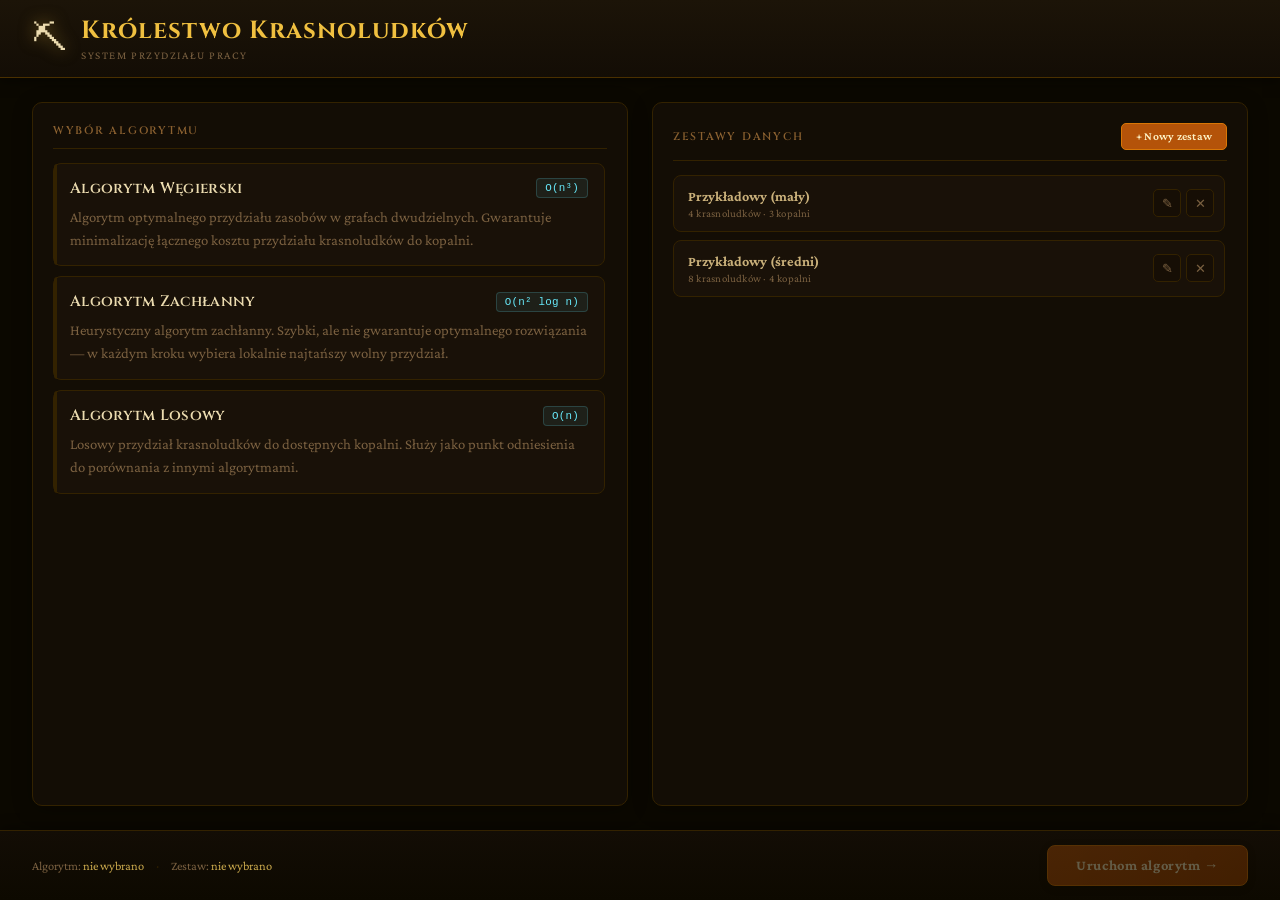
==== src/frontend/index.html @ 38e2ad44 "Frontend" ====
<!DOCTYPE html>
<html lang="pl">
<head>
    <meta charset="UTF-8">
    <meta name="viewport" content="width=device-width, initial-scale=1.0">
    <title>Królestwo Krasnoludków</title>
    <link rel="preconnect" href="https://fonts.googleapis.com">
    <link rel="preconnect" href="https://fonts.gstatic.com" crossorigin>
    <link href="https://fonts.googleapis.com/css2?family=Cinzel:wght@400;600;700&family=Crimson+Pro:ital,wght@0,300;0,400;0,600;1,400&display=swap" rel="stylesheet">
    <link rel="stylesheet" href="style.css">
</head>
<body>

<!-- ═══════════════════════ VIEW: MENU ═══════════════════════ -->
<div id="view-menu" class="view active">

    <header class="app-header">
        <div class="header-brand">
            <span class="header-icon">⛏</span>
            <div>
                <h1 class="header-title">Królestwo Krasnoludków</h1>
                <p class="header-subtitle">System przydziału pracy</p>
            </div>
        </div>
    </header>

    <main class="menu-layout">

        <section class="panel">
            <h2 class="panel-heading">Wybór algorytmu</h2>
            <div id="algo-list" class="algo-list"></div>
        </section>

        <section class="panel">
            <div class="panel-row">
                <h2 class="panel-heading">Zestawy danych</h2>
                <button id="btn-new-dataset" class="btn-sm btn-primary-sm">+ Nowy zestaw</button>
            </div>
            <div id="dataset-list" class="dataset-list"></div>
            <p id="no-datasets" class="empty-msg hidden">Brak zestawów. Utwórz pierwszy.</p>
        </section>

    </main>

    <footer class="menu-footer">
        <div class="selection-summary">
            <span id="summary-algo" class="summary-item">Algorytm: <em>nie wybrano</em></span>
            <span class="summary-sep">·</span>
            <span id="summary-dataset" class="summary-item">Zestaw: <em>nie wybrano</em></span>
        </div>
        <button id="btn-run" class="btn-run" disabled>Uruchom algorytm →</button>
    </footer>

</div>


<!-- ════════════════════════ VIEW: RUNNER ════════════════════════ -->
<div id="view-runner" class="view">

    <header class="runner-header">
        <button id="btn-back" class="btn-back">← Wróć</button>
        <div class="runner-header-center">
            <span id="runner-algo-name" class="runner-algo-badge"></span>
            <select id="runner-dataset-select" class="runner-dataset-select"></select>
        </div>
        <div class="runner-header-right">
            <button id="btn-about" class="btn-sm btn-outline-sm">? O algorytmie</button>
            <button id="btn-execute" class="btn-execute">▶ Uruchom</button>
        </div>
    </header>

    <div class="runner-body">

        <div class="log-section">
            <div class="log-bar">
                <span class="log-label">Logi wynikowe</span>
                <span id="log-status" class="log-status"></span>
            </div>
            <div id="log-output" class="log-output">
                <p class="log-placeholder">Naciśnij "▶ Uruchom" aby rozpocząć obliczenia...</p>
            </div>
        </div>

        <div id="log-actions" class="log-actions hidden">
            <button id="btn-download-logs" class="btn-download">↓ Pobierz logi (.txt)</button>
        </div>

        <div id="viz-section" class="viz-section hidden">
            <div class="viz-bar">
                <span class="viz-label">Graf przydziałów</span>
            </div>
            <div class="viz-container">
                <svg id="viz-svg" width="100%" height="260"></svg>
            </div>
        </div>

        <div id="map-viz-section" class="viz-section hidden" style="margin-top:12px">
            <div class="viz-bar">
                <span class="viz-label">Mapa królestwa</span>
            </div>
            <div class="map-viz-container">
                <svg id="map-viz-svg" viewBox="0 0 900 650" preserveAspectRatio="xMidYMid meet" style="display:block;width:100%;max-height:480px;border-radius:6px"></svg>
            </div>
        </div>

    </div>
</div>


<!-- ════════════════════════ VIEW: EDITOR ════════════════════════ -->
<div id="view-editor" class="view">
    <div class="editor-shell">

        <!-- ── Sidebar ───────────────────────────────────────────── -->
        <aside class="map-sidebar">

            <!-- Nav buttons -->
            <div class="map-sidebar-nav">
                <button id="btn-editor-cancel" class="btn-back" style="flex:1">← Anuluj</button>
                <button id="btn-editor-save" class="btn-run" style="flex:1;padding:8px 10px;font-size:0.8rem">Zapisz zestaw →</button>
            </div>

            <!-- Dataset name -->
            <div class="map-sidebar-section">
                <span class="map-section-label">Nazwa zestawu</span>
                <input id="editor-dataset-name" type="text" class="form-input" placeholder="np. Duże miasto" style="margin-top:6px;width:100%" />
            </div>

            <!-- Border section -->
            <div class="map-sidebar-section">
                <span class="map-section-label">Granica</span>
                <div style="display:flex;gap:6px;margin-top:8px">
                    <button id="btn-randomize"   class="btn-sm btn-primary-sm" style="flex:1">Losuj</button>
                    <button id="btn-add-vertex"  class="btn-sm btn-outline-sm" style="flex:1">Dodaj wierzchołek</button>
                </div>
            </div>

            <!-- Elements section -->
            <div class="map-sidebar-section">
                <span class="map-section-label">Elementy</span>
                <div style="display:flex;gap:6px;margin-top:8px">
                    <button id="btn-add-house" class="btn-sm btn-primary-sm" style="flex:1">+ Domek</button>
                    <button id="btn-add-mine"  class="btn-sm btn-primary-sm" style="flex:1">+ Kopalnia</button>
                </div>
            </div>

            <!-- House properties -->
            <div id="house-props" class="map-sidebar-section hidden">
                <div class="prop-box">
                    <div class="dwarf-list-header">
                        <span class="prop-label">Krasnoludki</span>
                        <button id="btn-add-dwarf" class="btn-sm btn-primary-sm">+ Dodaj</button>
                    </div>
                    <div id="house-dwarf-list"></div>
                </div>
            </div>

            <!-- Mine properties -->
            <div id="mine-props" class="map-sidebar-section hidden">
                <div class="prop-box">
                    <div class="mine-mineral-header">
                        <span id="mine-mineral-dot" class="mineral-dot"></span>
                        <span id="mine-mineral-name" class="prop-label"></span>
                    </div>
                    <select id="mine-mineral-select" class="mineral-select"></select>
                    <span class="prop-label" style="margin-top:10px">Pojemność</span>
                    <div class="counter-row">
                        <button id="mine-cap-dec" class="counter-btn">−</button>
                        <span id="mine-cap-value" class="counter-value">1</span>
                        <button id="mine-cap-inc" class="counter-btn">+</button>
                    </div>
                </div>
            </div>

            <!-- Delete button -->
            <div class="map-sidebar-section">
                <button id="btn-delete" class="btn-sm hidden" style="width:100%;background:rgba(127,29,29,0.3);border-color:#b91c1c;color:#fca5a5">✕ Usuń zaznaczony</button>
            </div>

            <!-- Stats -->
            <div class="map-sidebar-section map-stats">
                <span class="map-section-label">Statystyki</span>
                <div class="stats-grid">
                    <span class="stat-label">Wierzchołki</span><span id="stat-vertices" class="stat-value">0</span>
                    <span class="stat-label">Domki</span><span id="stat-houses"   class="stat-value">0</span>
                    <span class="stat-label">Kopalnie</span><span id="stat-mines"    class="stat-value">0</span>
                    <span class="stat-label">Krasnoludki</span><span id="stat-dwarfs"   class="stat-value">0</span>
                </div>
            </div>

        </aside>

        <!-- ── Canvas ─────────────────────────────────────────────── -->
        <div class="editor-canvas-area">
            <svg id="map" viewBox="0 0 900 650" width="900" height="650">
                <defs>
                    <radialGradient id="parchment" cx="50%" cy="50%" r="70%">
                        <stop offset="0%"   stop-color="#f5e6c0"/>
                        <stop offset="60%"  stop-color="#e8d5a0"/>
                        <stop offset="100%" stop-color="#c9b880"/>
                    </radialGradient>
                    <pattern id="mapgrid" width="50" height="50" patternUnits="userSpaceOnUse">
                        <path d="M 50 0 L 0 0 0 50" fill="none" stroke="#b8a060" stroke-width="0.4" opacity="0.5"/>
                    </pattern>
                    <pattern id="hatch" width="8" height="8" patternUnits="userSpaceOnUse">
                        <path d="M0,8 L8,0" stroke="#a08040" stroke-width="0.3" opacity="0.25"/>
                    </pattern>
                    <radialGradient id="vignette" cx="50%" cy="50%" r="70%">
                        <stop offset="60%"  stop-color="transparent"/>
                        <stop offset="100%" stop-color="rgba(30,15,0,0.55)"/>
                    </radialGradient>
                    <filter id="shadow" x="-30%" y="-30%" width="160%" height="160%">
                        <feDropShadow dx="2" dy="3" stdDeviation="4" flood-color="#3a2000" flood-opacity="0.6"/>
                    </filter>
                    <filter id="glow">
                        <feGaussianBlur stdDeviation="3" result="blur"/>
                        <feMerge><feMergeNode in="blur"/><feMergeNode in="SourceGraphic"/></feMerge>
                    </filter>
                    <pattern id="grasshatch" width="12" height="12" patternUnits="userSpaceOnUse">
                        <path d="M0,12 L12,0" stroke="#5a7a3a" stroke-width="0.6" opacity="0.3"/>
                    </pattern>
                </defs>

                <!-- Static background -->
                <rect width="900" height="650" fill="url(#parchment)"/>
                <rect width="900" height="650" fill="url(#hatch)"/>
                <rect width="900" height="650" fill="url(#mapgrid)"/>
                <rect x="8" y="8" width="884" height="634" fill="none" stroke="#8a6030" stroke-width="2" rx="2" opacity="0.6"/>
                <rect x="12" y="12" width="876" height="626" fill="none" stroke="#8a6030" stroke-width="0.8" rx="1" opacity="0.4"/>

                <!-- Dynamic layers -->
                <g id="layer-territory"></g>
                <g id="layer-border-lines"></g>
                <g id="layer-mid-handles"></g>
                <g id="layer-assignments"></g>
                <g id="layer-houses"></g>
                <g id="layer-mines"></g>
                <g id="layer-vertices"></g>
                <g id="layer-vertex-label"></g>

                <!-- Vignette always on top -->
                <rect width="900" height="650" fill="url(#vignette)" pointer-events="none"/>
            </svg>
        </div>

    </div>
</div>


<!-- ════════════════════════ MODAL: O ALGORYTMIE ════════════════════════ -->
<div id="modal-about" class="modal-overlay hidden">
    <div class="modal">
        <div class="modal-header">
            <h2 id="modal-algo-name" class="modal-title"></h2>
            <button class="modal-close" data-close-modal="modal-about">✕</button>
        </div>
        <div class="modal-body">
            <p id="modal-algo-desc" class="modal-desc"></p>
            <h3 class="modal-section-title">Jak działa?</h3>
            <ol id="modal-algo-steps" class="modal-steps"></ol>
            <div class="complexity-grid">
                <div class="complexity-box">
                    <span class="complexity-label">Złożoność czasowa</span>
                    <code id="modal-time-complexity" class="complexity-value"></code>
                </div>
                <div class="complexity-box">
                    <span class="complexity-label">Złożoność pamięciowa</span>
                    <code id="modal-space-complexity" class="complexity-value"></code>
                </div>
            </div>
        </div>
    </div>
</div>

<script type="module" src="app.js"></script>
</body>
</html>
---- src/frontend/style.css ----
/* ═══════════════════════════════════════════════
   BASE
═══════════════════════════════════════════════ */

:root {
    --bg:          #0b0800;
    --bg-panel:    #130d05;
    --bg-card:     #191108;
    --bg-card-2:   #1d1409;
    --bg-hover:    #211708;
    --bg-input:    #160e05;
    --border:      #5c3d00;
    --border-soft: #332200;
    --border-mid:  #4a3000;
    --gold:        #f0c040;
    --gold-dim:    #c9a84c;
    --gold-soft:   #8a6030;
    --amber:       #d97706;
    --amber-dark:  #b45309;
    --text:        #ecdcb0;
    --text-dim:    #c9b07a;
    --text-muted:  #7a6040;
    --danger:      #b91c1c;
    --green:       #4ade80;
    --green-dim:   #22c55e;
    --cyan:        #67e8f9;
    --radius:      8px;
    --radius-sm:   5px;
    --radius-lg:   10px;
}

* { margin: 0; padding: 0; box-sizing: border-box; }

body {
    font-family: 'Crimson Pro', 'Georgia', serif;
    background: var(--bg);
    color: var(--text);
    height: 100vh;
    overflow: hidden;
    display: flex;
    flex-direction: column;
}

/* ═══════════════════════════════════════════════
   VIEWS
═══════════════════════════════════════════════ */

.view { display: none; flex-direction: column; height: 100vh; overflow: hidden; }
.view.active { display: flex; }


/* ═══════════════════════════════════════════════
   HEADER (shared)
═══════════════════════════════════════════════ */

.app-header {
    background: linear-gradient(180deg, #1c1408 0%, #130d05 100%);
    border-bottom: 1px solid var(--border-mid);
    padding: 16px 32px;
    flex-shrink: 0;
    box-shadow: 0 2px 12px rgba(0,0,0,0.5);
}

.header-brand {
    display: flex;
    align-items: center;
    gap: 14px;
}

.header-icon {
    font-size: 2.2rem;
    line-height: 1;
    filter: drop-shadow(0 0 8px rgba(240,192,64,0.5));
}

.header-title {
    font-size: 1.55rem;
    color: var(--gold);
    letter-spacing: 0.04em;
    line-height: 1.2;
    font-family: 'Cinzel', serif;
}

.header-subtitle {
    font-size: 0.7rem;
    color: var(--text-muted);
    letter-spacing: 0.14em;
    text-transform: uppercase;
    margin-top: 3px;
}


/* ═══════════════════════════════════════════════
   MENU — LAYOUT
═══════════════════════════════════════════════ */

.menu-layout {
    flex: 1;
    display: grid;
    grid-template-columns: 1fr 1fr;
    gap: 24px;
    padding: 24px 32px;
    overflow: hidden;
}

.panel {
    background: var(--bg-panel);
    border: 1px solid var(--border-soft);
    border-radius: var(--radius-lg);
    padding: 20px 20px 16px;
    display: flex;
    flex-direction: column;
    gap: 14px;
    overflow: hidden;
    min-height: 0;
    box-shadow: 0 4px 20px rgba(0,0,0,0.3);
}

.panel-heading {
    font-size: 0.68rem;
    font-weight: 600;
    text-transform: uppercase;
    letter-spacing: 0.16em;
    color: var(--gold-soft);
    flex-shrink: 0;
    padding-bottom: 10px;
    border-bottom: 1px solid var(--border-soft);
    font-family: 'Cinzel', serif;
}

.panel-row {
    display: flex;
    align-items: center;
    justify-content: space-between;
    padding-bottom: 10px;
    border-bottom: 1px solid var(--border-soft);
}

.panel-row .panel-heading { padding-bottom: 0; border-bottom: none; }


/* ═══════════════════════════════════════════════
   ALGORITHM CARDS
═══════════════════════════════════════════════ */

.algo-list {
    display: flex;
    flex-direction: column;
    gap: 10px;
    overflow-y: auto;
    flex: 1;
    padding-right: 2px;
}

.algo-card {
    background: var(--bg-card);
    border: 1px solid var(--border-soft);
    border-radius: var(--radius);
    padding: 14px 16px;
    text-align: left;
    cursor: pointer;
    transition: border-color 0.2s, background 0.2s, box-shadow 0.2s;
    color: var(--text);
    font-family: inherit;
    width: 100%;
    position: relative;
}

.algo-card::before {
    content: '';
    position: absolute;
    left: 0; top: 0; bottom: 0;
    width: 3px;
    background: var(--border-soft);
    border-radius: var(--radius) 0 0 var(--radius);
    transition: background 0.2s;
}

.algo-card:hover {
    background: var(--bg-hover);
    border-color: var(--gold-soft);
    box-shadow: 0 2px 12px rgba(0,0,0,0.3);
}

.algo-card:hover::before { background: var(--gold-soft); }

.algo-card.selected {
    border-color: var(--border);
    background: var(--bg-card-2);
    box-shadow: 0 0 0 1px var(--border-mid) inset, 0 4px 16px rgba(0,0,0,0.4);
}

.algo-card.selected::before { background: var(--gold); }

.algo-card-header {
    display: flex;
    align-items: center;
    justify-content: space-between;
    margin-bottom: 7px;
    gap: 10px;
}

.algo-name {
    font-size: 0.95rem;
    font-weight: 600;
    color: var(--text);
    transition: color 0.2s;
    font-family: 'Cinzel', serif;
    letter-spacing: 0.02em;
}

.algo-card.selected .algo-name,
.algo-card:hover .algo-name { color: var(--gold); }

.algo-complexity {
    font-size: 0.68rem;
    font-family: 'Courier New', monospace;
    color: var(--cyan);
    background: rgba(103,232,249,0.07);
    padding: 3px 8px;
    border-radius: 4px;
    border: 1px solid rgba(103,232,249,0.18);
    flex-shrink: 0;
    letter-spacing: 0.02em;
}

.algo-desc {
    font-size: 0.92rem;
    color: var(--text-muted);
    line-height: 1.55;
}


/* ═══════════════════════════════════════════════
   DATASET LIST
═══════════════════════════════════════════════ */

.dataset-list {
    display: flex;
    flex-direction: column;
    gap: 8px;
    overflow-y: auto;
    flex: 1;
    padding-right: 2px;
}

.dataset-row {
    display: flex;
    align-items: center;
    gap: 8px;
    background: var(--bg-card);
    border: 1px solid var(--border-soft);
    border-radius: var(--radius);
    transition: border-color 0.2s, box-shadow 0.2s;
    overflow: hidden;
}

.dataset-row:hover { border-color: var(--border-mid); }

.dataset-row.selected {
    border-color: var(--border);
    box-shadow: 0 0 0 1px var(--border-mid) inset;
}

.dataset-select-btn {
    flex: 1;
    text-align: left;
    background: none;
    border: none;
    padding: 12px 14px;
    cursor: pointer;
    color: var(--text);
    font-family: inherit;
    min-width: 0;
}

.dataset-name {
    font-size: 0.88rem;
    font-weight: bold;
    display: block;
    white-space: nowrap;
    overflow: hidden;
    text-overflow: ellipsis;
    color: var(--text-dim);
    transition: color 0.2s;
}

.dataset-select-btn:hover .dataset-name,
.dataset-row.selected .dataset-name { color: var(--gold); }

.dataset-meta {
    font-size: 0.68rem;
    color: var(--text-muted);
    display: block;
    margin-top: 3px;
    letter-spacing: 0.02em;
}

.dataset-actions {
    display: flex;
    gap: 5px;
    padding-right: 10px;
    flex-shrink: 0;
}

.empty-msg {
    font-size: 0.8rem;
    color: var(--text-muted);
    font-style: italic;
    text-align: center;
    padding: 32px 0;
}


/* ═══════════════════════════════════════════════
   MENU FOOTER
═══════════════════════════════════════════════ */

.menu-footer {
    border-top: 1px solid var(--border-soft);
    background: linear-gradient(180deg, #130d05 0%, #0d0900 100%);
    padding: 14px 32px;
    display: flex;
    align-items: center;
    justify-content: space-between;
    flex-shrink: 0;
    gap: 16px;
    box-shadow: 0 -2px 12px rgba(0,0,0,0.4);
}

.selection-summary {
    display: flex;
    align-items: center;
    gap: 12px;
    font-size: 0.78rem;
    color: var(--text-muted);
    flex-wrap: wrap;
}

.summary-item em { color: var(--gold-dim); font-style: normal; }
.summary-sep { color: var(--border-soft); font-size: 1.1em; }

.btn-run {
    padding: 11px 28px;
    background: linear-gradient(135deg, var(--amber-dark) 0%, #a04500 100%);
    color: #fef3c7;
    border: 1px solid var(--amber);
    border-radius: var(--radius);
    font-size: 0.9rem;
    font-weight: bold;
    font-family: inherit;
    cursor: pointer;
    letter-spacing: 0.04em;
    transition: background 0.2s, box-shadow 0.2s;
    flex-shrink: 0;
    box-shadow: 0 2px 8px rgba(0,0,0,0.4);
}

.btn-run:hover:not(:disabled) {
    background: linear-gradient(135deg, var(--amber) 0%, var(--amber-dark) 100%);
    box-shadow: 0 4px 14px rgba(180,83,9,0.4);
}

.btn-run:disabled { opacity: 0.35; cursor: not-allowed; }


/* ═══════════════════════════════════════════════
   RUNNER — HEADER
═══════════════════════════════════════════════ */

.runner-header {
    display: flex;
    align-items: center;
    gap: 14px;
    padding: 12px 28px;
    background: linear-gradient(180deg, #1c1408 0%, #130d05 100%);
    border-bottom: 1px solid var(--border-mid);
    flex-shrink: 0;
    box-shadow: 0 2px 12px rgba(0,0,0,0.5);
}

.runner-header-center {
    flex: 1;
    display: flex;
    align-items: center;
    gap: 14px;
    min-width: 0;
}

.runner-header-right {
    display: flex;
    align-items: center;
    gap: 10px;
    flex-shrink: 0;
}

.runner-algo-badge {
    font-size: 1rem;
    font-weight: bold;
    color: var(--gold);
    white-space: nowrap;
    flex-shrink: 0;
}

.runner-dataset-select {
    font-size: 0.8rem;
    padding: 6px 12px;
    border-radius: var(--radius-sm);
    background: var(--bg-input);
    color: var(--text-dim);
    border: 1px solid var(--border-mid);
    font-family: inherit;
    cursor: pointer;
    max-width: 220px;
    transition: border-color 0.2s;
}

.runner-dataset-select:focus { outline: none; border-color: var(--gold-soft); }

.btn-execute {
    padding: 8px 20px;
    background: linear-gradient(135deg, var(--amber-dark) 0%, #a04500 100%);
    color: #fef3c7;
    border: 1px solid var(--amber);
    border-radius: var(--radius-sm);
    font-size: 0.85rem;
    font-weight: bold;
    font-family: inherit;
    cursor: pointer;
    transition: background 0.2s, box-shadow 0.2s;
    box-shadow: 0 2px 6px rgba(0,0,0,0.4);
    letter-spacing: 0.03em;
}

.btn-execute:hover:not(:disabled) {
    background: linear-gradient(135deg, var(--amber) 0%, var(--amber-dark) 100%);
    box-shadow: 0 3px 10px rgba(180,83,9,0.4);
}

.btn-execute:disabled { opacity: 0.45; cursor: not-allowed; }


/* ═══════════════════════════════════════════════
   RUNNER — BODY
═══════════════════════════════════════════════ */

.runner-body {
    flex: 1;
    display: flex;
    flex-direction: column;
    padding: 20px 28px;
    gap: 14px;
    overflow-y: auto;
    min-height: 0;
}

.log-section {
    flex: 1;
    display: flex;
    flex-direction: column;
    min-height: 220px;
    background: var(--bg-card);
    border: 1px solid var(--border-soft);
    border-radius: var(--radius);
    overflow: hidden;
    box-shadow: 0 2px 12px rgba(0,0,0,0.3);
}

.log-bar {
    display: flex;
    align-items: center;
    justify-content: space-between;
    padding: 10px 16px;
    background: rgba(25, 17, 8, 0.8);
    border-bottom: 1px solid var(--border-soft);
    flex-shrink: 0;
}

.log-label {
    font-size: 0.65rem;
    font-weight: bold;
    text-transform: uppercase;
    letter-spacing: 0.16em;
    color: var(--gold-soft);
}

.log-status {
    font-size: 0.68rem;
    color: var(--text-muted);
    font-family: 'Courier New', monospace;
}

.log-output {
    flex: 1;
    overflow-y: auto;
    padding: 16px 18px;
    font-family: 'Courier New', monospace;
    font-size: 0.8rem;
    line-height: 1.75;
    color: var(--green-dim);
    background: #050301;
}

.log-placeholder {
    color: var(--text-muted);
    font-style: italic;
}

.log-line { color: var(--green); white-space: pre-wrap; }

.log-separator { color: var(--gold-soft); }

.log-actions {
    display: flex;
    align-items: center;
    gap: 10px;
    flex-shrink: 0;
}

.btn-download {
    padding: 8px 18px;
    background: transparent;
    color: var(--text-muted);
    border: 1px solid var(--border-mid);
    border-radius: var(--radius-sm);
    font-size: 0.78rem;
    font-family: inherit;
    cursor: pointer;
    transition: background 0.2s, color 0.2s, border-color 0.2s;
    letter-spacing: 0.02em;
}

.btn-download:hover {
    background: rgba(92,61,0,0.25);
    color: var(--gold-dim);
    border-color: var(--border);
}


/* ═══════════════════════════════════════════════
   DWARF CARDS (map editor sidebar)
═══════════════════════════════════════════════ */

.dwarf-list-header {
    display: flex;
    justify-content: space-between;
    align-items: center;
    margin-bottom: 8px;
}

.dwarf-card {
    background: rgba(30,15,0,0.45);
    border: 1px solid #5c3d00;
    border-radius: 4px;
    padding: 6px 7px;
    margin-bottom: 6px;
}

.dwarf-name-row {
    display: flex;
    gap: 4px;
    margin-bottom: 5px;
}

.dwarf-name-input {
    flex: 1;
    min-width: 0;
    font-size: 0.72rem;
    padding: 3px 6px;
    background: rgba(0,0,0,0.35);
    border: 1px solid #5c3d00;
    border-radius: 3px;
    color: #e8d5a3;
    font-family: 'Crimson Pro', Georgia, serif;
}

.dwarf-name-input:focus {
    outline: none;
    border-color: var(--gold);
}

.dwarf-del-btn {
    flex-shrink: 0;
    background: rgba(127,29,29,0.35);
    border: 1px solid #7f1d1d;
    color: #fca5a5;
    border-radius: 3px;
    cursor: pointer;
    padding: 2px 7px;
    font-size: 0.68rem;
    line-height: 1.4;
}

.dwarf-del-btn:hover { background: rgba(185,28,28,0.45); }

/* ═══════════════════════════════════════════════
   VISUALIZATION
═══════════════════════════════════════════════ */

.viz-section {
    flex-shrink: 0;
    background: var(--bg-card);
    border: 1px solid var(--border-soft);
    border-radius: var(--radius);
    overflow: hidden;
    box-shadow: 0 2px 12px rgba(0,0,0,0.3);
}

.viz-bar {
    padding: 10px 16px;
    background: rgba(25, 17, 8, 0.8);
    border-bottom: 1px solid var(--border-soft);
}

.viz-label {
    font-size: 0.65rem;
    font-weight: bold;
    text-transform: uppercase;
    letter-spacing: 0.16em;
    color: var(--gold-soft);
}

.viz-note {
    font-size: 0.65rem;
    color: var(--text-muted);
    text-transform: none;
    letter-spacing: 0;
    font-weight: normal;
    margin-left: 6px;
}

.viz-container {
    padding: 12px 16px;
    background: #050301;
}


/* ═══════════════════════════════════════════════
   MODALS
═══════════════════════════════════════════════ */

.modal-overlay {
    position: fixed;
    inset: 0;
    background: rgba(0, 0, 0, 0.82);
    display: flex;
    align-items: center;
    justify-content: center;
    z-index: 100;
    padding: 24px;
    backdrop-filter: blur(2px);
}

.modal {
    background: #19110a;
    border: 1px solid var(--border-mid);
    border-radius: var(--radius-lg);
    width: 100%;
    max-width: 500px;
    max-height: 82vh;
    overflow-y: auto;
    box-shadow: 0 0 60px rgba(0,0,0,0.9), 0 0 0 1px var(--border-soft);
}

.modal-wide { max-width: 720px; }

.modal-header {
    display: flex;
    align-items: center;
    justify-content: space-between;
    padding: 18px 22px;
    border-bottom: 1px solid var(--border-soft);
    position: sticky;
    top: 0;
    background: #19110a;
    z-index: 1;
}

.modal-title {
    font-size: 1.05rem;
    color: var(--gold);
    font-weight: 600;
    letter-spacing: 0.04em;
    font-family: 'Cinzel', serif;
}

.modal-close {
    width: 28px;
    height: 28px;
    display: flex;
    align-items: center;
    justify-content: center;
    background: rgba(30,15,0,0.5);
    border: 1px solid var(--border-soft);
    color: var(--text-muted);
    font-size: 0.85rem;
    cursor: pointer;
    border-radius: var(--radius-sm);
    transition: color 0.15s, border-color 0.15s;
    font-family: inherit;
}

.modal-close:hover { color: var(--text); border-color: var(--border); }

.modal-body {
    padding: 22px;
    display: flex;
    flex-direction: column;
    gap: 20px;
}

.modal-desc {
    font-size: 1rem;
    color: var(--text-dim);
    line-height: 1.65;
    padding: 12px 14px;
    background: var(--bg-card);
    border-left: 3px solid var(--gold-soft);
    border-radius: 0 var(--radius-sm) var(--radius-sm) 0;
}

.modal-section-title {
    font-size: 0.65rem;
    font-weight: bold;
    text-transform: uppercase;
    letter-spacing: 0.14em;
    color: var(--gold-soft);
    margin-bottom: 10px;
}

.modal-steps {
    padding-left: 20px;
    display: flex;
    flex-direction: column;
    gap: 8px;
}

.modal-steps li {
    font-size: 0.95rem;
    color: var(--text-dim);
    line-height: 1.6;
    padding-left: 4px;
}

.complexity-grid {
    display: grid;
    grid-template-columns: 1fr 1fr;
    gap: 12px;
}

.complexity-box {
    background: var(--bg-card);
    border: 1px solid var(--border-soft);
    border-radius: var(--radius);
    padding: 14px 16px;
    display: flex;
    flex-direction: column;
    gap: 6px;
}

.complexity-label {
    font-size: 0.62rem;
    text-transform: uppercase;
    letter-spacing: 0.1em;
    color: var(--text-muted);
}

.complexity-value {
    font-size: 1.1rem;
    font-family: 'Courier New', monospace;
    color: var(--cyan);
    font-weight: bold;
}


/* ═══════════════════════════════════════════════
   DATASET EDITOR
═══════════════════════════════════════════════ */

.form-group { display: flex; flex-direction: column; gap: 7px; }

.form-label {
    font-size: 0.68rem;
    text-transform: uppercase;
    letter-spacing: 0.1em;
    color: var(--text-muted);
}

.form-input {
    padding: 9px 12px;
    background: var(--bg-input);
    border: 1px solid var(--border-mid);
    border-radius: var(--radius-sm);
    color: var(--text);
    font-family: inherit;
    font-size: 0.88rem;
    transition: border-color 0.2s;
}

.form-input:focus { outline: none; border-color: var(--gold-soft); }

.editor-grid {
    display: grid;
    grid-template-columns: 1fr 1fr;
    gap: 20px;
}

.editor-col {
    display: flex;
    flex-direction: column;
    gap: 10px;
}

.editor-col-header {
    display: flex;
    align-items: center;
    justify-content: space-between;
    padding-bottom: 8px;
    border-bottom: 1px solid var(--border-soft);
}

.editor-col-title {
    font-size: 0.68rem;
    font-weight: bold;
    text-transform: uppercase;
    letter-spacing: 0.1em;
    color: var(--gold-soft);
}

.editor-list {
    display: flex;
    flex-direction: column;
    gap: 6px;
    max-height: 220px;
    overflow-y: auto;
    padding-right: 2px;
}

.editor-row {
    display: flex;
    align-items: center;
    gap: 7px;
    background: var(--bg-card);
    border: 1px solid var(--border-soft);
    border-radius: var(--radius-sm);
    padding: 5px 8px;
}

.editor-row-id {
    font-size: 0.62rem;
    color: var(--text-muted);
    font-family: 'Courier New', monospace;
    flex-shrink: 0;
    width: 20px;
    text-align: right;
}

.form-input-sm {
    flex: 1;
    min-width: 0;
    padding: 5px 8px;
    background: transparent;
    border: 1px solid transparent;
    border-radius: 3px;
    color: var(--text);
    font-family: inherit;
    font-size: 0.8rem;
    transition: border-color 0.15s;
}

.form-input-sm:focus { outline: none; border-color: var(--gold-soft); background: var(--bg-input); }

.form-select-sm {
    flex: 1;
    min-width: 0;
    padding: 5px 6px;
    background: transparent;
    border: 1px solid transparent;
    border-radius: 3px;
    color: var(--text-dim);
    font-family: inherit;
    font-size: 0.78rem;
    cursor: pointer;
    transition: border-color 0.15s;
}

.form-select-sm:focus { outline: none; border-color: var(--gold-soft); background: var(--bg-input); }

.modal-footer-row {
    display: flex;
    gap: 10px;
    align-items: center;
    padding-top: 8px;
    border-top: 1px solid var(--border-soft);
}

.btn-primary-lg {
    padding: 10px 22px;
    background: linear-gradient(135deg, var(--amber-dark) 0%, #a04500 100%);
    color: #fef3c7;
    border: 1px solid var(--amber);
    border-radius: var(--radius-sm);
    font-size: 0.85rem;
    font-weight: bold;
    font-family: inherit;
    cursor: pointer;
    transition: background 0.2s, box-shadow 0.2s;
    box-shadow: 0 2px 8px rgba(0,0,0,0.4);
}

.btn-primary-lg:hover {
    background: linear-gradient(135deg, var(--amber) 0%, var(--amber-dark) 100%);
    box-shadow: 0 3px 12px rgba(180,83,9,0.4);
}

.btn-cancel {
    padding: 10px 16px;
    background: none;
    color: var(--text-muted);
    border: 1px solid var(--border-soft);
    border-radius: var(--radius-sm);
    font-size: 0.85rem;
    font-family: inherit;
    cursor: pointer;
    transition: color 0.2s, border-color 0.2s;
}

.btn-cancel:hover { color: var(--text-dim); border-color: var(--border-mid); }


/* ═══════════════════════════════════════════════
   SHARED SMALL BUTTONS
═══════════════════════════════════════════════ */

.btn-sm {
    padding: 6px 14px;
    border-radius: var(--radius-sm);
    font-size: 0.73rem;
    font-weight: 600;
    font-family: inherit;
    cursor: pointer;
    border: 1px solid;
    transition: background 0.2s, box-shadow 0.2s;
    letter-spacing: 0.02em;
}

.btn-primary-sm {
    background: var(--amber-dark);
    color: #fef3c7;
    border-color: var(--amber);
}

.btn-primary-sm:hover {
    background: var(--amber);
    box-shadow: 0 2px 8px rgba(180,83,9,0.35);
}

.btn-outline-sm {
    background: rgba(20,12,3,0.5);
    color: var(--text-muted);
    border-color: var(--border-mid);
}

.btn-outline-sm:hover { color: var(--gold-dim); border-color: var(--gold-soft); }

.btn-back {
    padding: 7px 14px;
    background: rgba(20,12,3,0.5);
    color: var(--text-muted);
    border: 1px solid var(--border-soft);
    border-radius: var(--radius-sm);
    font-size: 0.78rem;
    font-family: inherit;
    cursor: pointer;
    transition: color 0.2s, border-color 0.2s;
    flex-shrink: 0;
    letter-spacing: 0.02em;
}

.btn-back:hover { color: var(--text-dim); border-color: var(--border-mid); }

.btn-icon {
    width: 28px;
    height: 28px;
    display: flex;
    align-items: center;
    justify-content: center;
    border-radius: var(--radius-sm);
    background: rgba(20,12,3,0.5);
    border: 1px solid var(--border-soft);
    color: var(--text-muted);
    font-size: 0.8rem;
    cursor: pointer;
    transition: color 0.15s, border-color 0.15s, background 0.15s;
    flex-shrink: 0;
}

.btn-icon:hover { color: var(--text-dim); border-color: var(--border-mid); background: rgba(40,25,5,0.5); }

.btn-icon-danger:hover { color: #fca5a5; border-color: var(--danger); background: rgba(127,29,29,0.2); }

.btn-remove-row {
    width: 22px;
    height: 22px;
    display: flex;
    align-items: center;
    justify-content: center;
    border-radius: 3px;
    background: none;
    border: 1px solid transparent;
    color: var(--text-muted);
    font-size: 0.7rem;
    cursor: pointer;
    flex-shrink: 0;
    transition: color 0.15s, border-color 0.15s;
}

.btn-remove-row:hover { color: #fca5a5; border-color: rgba(185,28,28,0.4); }

.btn-add-row {
    padding: 4px 10px;
    background: rgba(20,12,3,0.5);
    color: var(--text-muted);
    border: 1px solid var(--border-soft);
    border-radius: 4px;
    font-size: 0.68rem;
    font-family: inherit;
    cursor: pointer;
    transition: color 0.15s, border-color 0.15s;
    letter-spacing: 0.02em;
}

.btn-add-row:hover { color: var(--gold-dim); border-color: var(--gold-soft); }


/* ═══════════════════════════════════════════════
   HOUSE EDITOR EXTRAS
═══════════════════════════════════════════════ */

.editor-row-tall { align-items: flex-start; padding: 0; }

.editor-row-body { flex: 1; display: flex; flex-direction: column; gap: 6px; padding: 7px 8px; }

.editor-row-top {
    display: flex;
    align-items: center;
    gap: 6px;
    flex-wrap: wrap;
}

.editor-row-top .form-input-sm:not(.editor-coord) {
    min-width: 140px;
    flex: 1 1 140px;
}

.editor-inline-label {
    font-size: 0.62rem;
    color: var(--text-muted);
    flex-shrink: 0;
}

.editor-coord {
    width: 54px !important;
    flex: none !important;
    text-align: center;
}

.editor-prefs {
    display: flex;
    align-items: flex-start;
    gap: 6px;
    flex-wrap: wrap;
}

.editor-mineral-row {
    display: flex;
    align-items: center;
    gap: 8px;
}

.editor-prefs-label {
    font-size: 0.62rem;
    color: var(--text-muted);
    flex-shrink: 0;
    white-space: nowrap;
    padding-top: 2px;
}

.pref-tags { display: flex; flex-wrap: wrap; gap: 4px; }

.pref-tag {
    font-size: 0.65rem;
    padding: 2px 7px;
    border-radius: 3px;
    border: 1px solid var(--border-soft);
    color: var(--text-muted);
    cursor: pointer;
    user-select: none;
    transition: background 0.15s, color 0.15s, border-color 0.15s;
    background: transparent;
}

.pref-tag:hover { border-color: var(--gold-soft); color: var(--text-dim); }

.pref-tag-active {
    background: rgba(240,192,64,0.12);
    border-color: var(--gold-soft);
    color: var(--gold-dim);
}

/* ═══════════════════════════════════════════════
   MAP EDITOR — SHELL
═══════════════════════════════════════════════ */

.editor-shell {
    display: flex;
    flex-direction: row;
    height: 100vh;
    overflow: hidden;
}

/* ── Sidebar ── */

.map-sidebar {
    width: 240px;
    flex-shrink: 0;
    background: var(--bg-panel);
    border-right: 1px solid var(--border-soft);
    display: flex;
    flex-direction: column;
    overflow-y: auto;
    box-shadow: 2px 0 12px rgba(0,0,0,0.35);
}

.map-sidebar-nav {
    display: flex;
    flex-direction: row;
    gap: 6px;
    padding: 10px 10px 0;
    flex-shrink: 0;
}

.map-sidebar-section {
    padding: 12px 12px;
    border-bottom: 1px solid var(--border-soft);
    flex-shrink: 0;
}

.map-section-label {
    display: block;
    font-size: 0.62rem;
    font-weight: 700;
    text-transform: uppercase;
    letter-spacing: 0.14em;
    color: var(--gold-soft);
    font-family: 'Cinzel', serif;
}

/* ── Canvas area ── */

.editor-canvas-area {
    flex: 1;
    display: flex;
    align-items: center;
    justify-content: center;
    background: #050301;
    overflow: hidden;
    min-width: 0;
}

#map {
    display: block;
    max-width: 100%;
    max-height: 100%;
    background: #090602;
    border: 1px solid var(--border-soft);
}

#map.adding-vertex { cursor: crosshair; }
#map.dragging      { cursor: grabbing; }

/* ── Property panels ── */

.prop-box {
    background: var(--bg-card);
    border: 1px solid var(--border-soft);
    border-radius: var(--radius-sm);
    padding: 10px 12px;
    display: flex;
    flex-direction: column;
    gap: 6px;
    margin-top: 8px;
}

.prop-label {
    font-size: 0.62rem;
    text-transform: uppercase;
    letter-spacing: 0.1em;
    color: var(--text-muted);
    display: block;
}

.counter-row {
    display: flex;
    align-items: center;
    gap: 8px;
}

.counter-btn {
    width: 26px;
    height: 26px;
    display: flex;
    align-items: center;
    justify-content: center;
    background: rgba(20,12,3,0.6);
    border: 1px solid var(--border-mid);
    color: var(--text-dim);
    font-size: 1rem;
    cursor: pointer;
    border-radius: var(--radius-sm);
    font-family: inherit;
    transition: background 0.15s, color 0.15s;
    flex-shrink: 0;
}

.counter-btn:hover { background: var(--bg-hover); color: var(--gold); }

.counter-value {
    font-size: 1rem;
    font-weight: bold;
    color: var(--gold-dim);
    min-width: 24px;
    text-align: center;
}

.mineral-tags {
    display: flex;
    flex-wrap: wrap;
    gap: 4px;
    margin-top: 4px;
}

.mineral-tag {
    font-size: 0.65rem;
    padding: 3px 8px;
    border-radius: 3px;
    border: 1px solid var(--border-soft);
    cursor: pointer;
    font-family: inherit;
    transition: background 0.15s, border-color 0.15s, color 0.15s;
}

.mine-mineral-header {
    display: flex;
    align-items: center;
    gap: 7px;
    margin-bottom: 6px;
}

.mineral-dot {
    width: 12px;
    height: 12px;
    border-radius: 50%;
    flex-shrink: 0;
    display: inline-block;
}

.mineral-select {
    width: 100%;
    padding: 6px 8px;
    background: var(--bg-input);
    border: 1px solid var(--border-mid);
    border-radius: var(--radius-sm);
    color: var(--text);
    font-family: inherit;
    font-size: 0.82rem;
    cursor: pointer;
    margin-top: 4px;
}

.mineral-select:focus { outline: none; border-color: var(--gold-soft); }

/* ── Stats ── */

.map-stats { margin-top: auto; }

.stats-grid {
    display: grid;
    grid-template-columns: 1fr auto;
    gap: 4px 12px;
    margin-top: 8px;
    align-items: center;
}

.stat-label {
    font-size: 0.72rem;
    color: var(--text-muted);
}

.stat-value {
    font-size: 0.82rem;
    font-weight: bold;
    color: var(--gold-dim);
    text-align: right;
    font-family: 'Courier New', monospace;
}

/* ═══════════════════════════════════════════════
   UTILITIES
═══════════════════════════════════════════════ */

.hidden { display: none !important; }

::-webkit-scrollbar { width: 5px; height: 5px; }
::-webkit-scrollbar-track { background: transparent; }
::-webkit-scrollbar-thumb { background: var(--border-soft); border-radius: 3px; }
::-webkit-scrollbar-thumb:hover { background: var(--border-mid); }
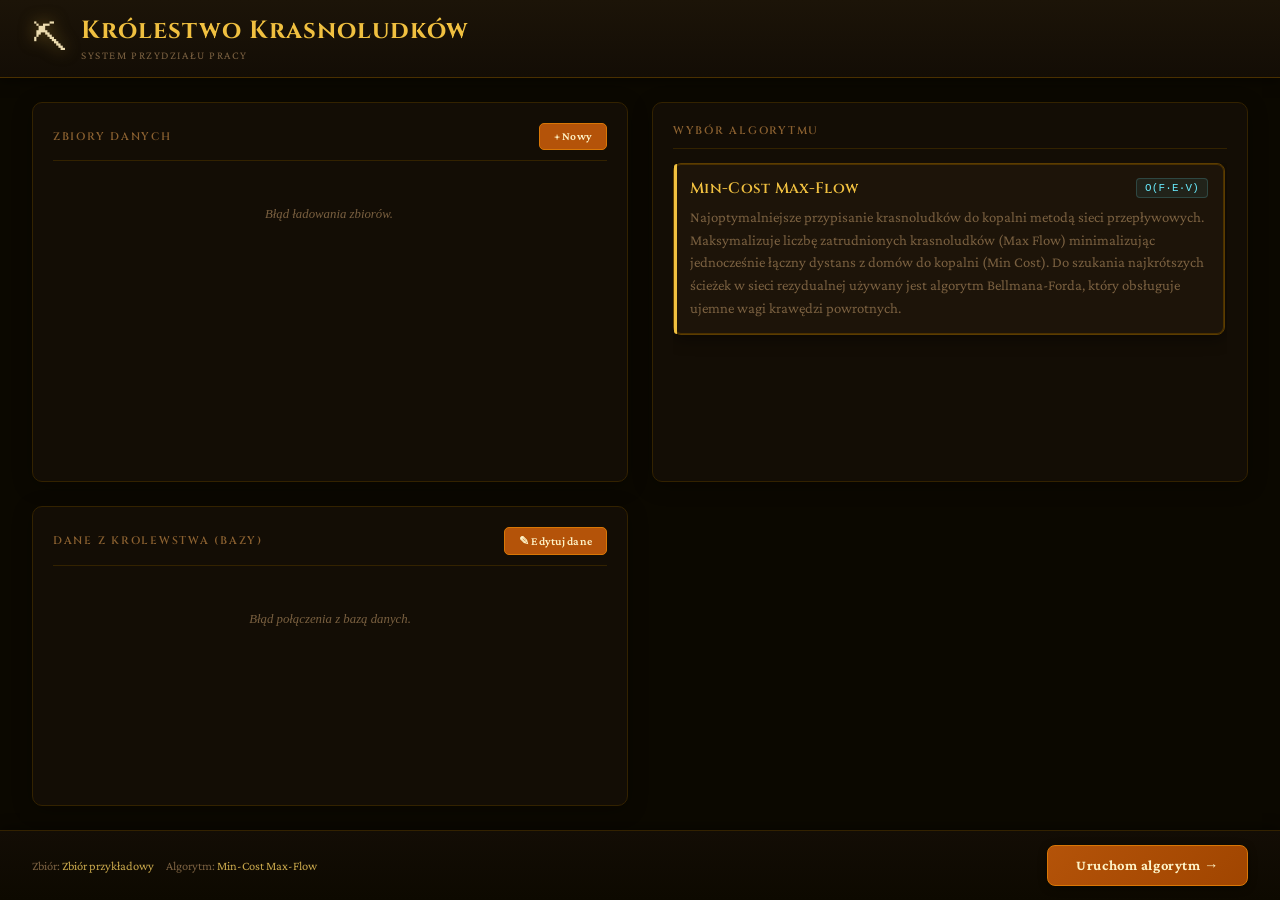
==== commit 024f7ed8: "iss18: Integracja pierwszego algorytmu oraz polaczenie z baza danych" ====
--- a/src/frontend/index.html
+++ b/src/frontend/index.html
@@ -27,26 +27,32 @@
     <main class="menu-layout">
 
         <section class="panel">
+            <div class="panel-row">
+                <h2 class="panel-heading">Zbiory danych</h2>
+                <button id="btn-new-dataset" class="btn-sm btn-primary-sm">+ Nowy</button>
+            </div>
+            <div id="dataset-list" class="dataset-list"></div>
+        </section>
+
+        <section class="panel">
             <h2 class="panel-heading">Wybór algorytmu</h2>
             <div id="algo-list" class="algo-list"></div>
         </section>
 
         <section class="panel">
             <div class="panel-row">
-                <h2 class="panel-heading">Zestawy danych</h2>
-                <button id="btn-new-dataset" class="btn-sm btn-primary-sm">+ Nowy zestaw</button>
-            </div>
-            <div id="dataset-list" class="dataset-list"></div>
-            <p id="no-datasets" class="empty-msg hidden">Brak zestawów. Utwórz pierwszy.</p>
+                <h2 class="panel-heading">Dane z krolewstwa (bazy)</h2>
+                <button id="btn-edit-data" class="btn-sm btn-primary-sm">✎ Edytuj dane</button>
+            </div>
+            <div id="db-stats"></div>
         </section>
 
     </main>
 
     <footer class="menu-footer">
         <div class="selection-summary">
+            <span id="summary-dataset" class="summary-item">Zbiór: <em>zbior1</em></span>
             <span id="summary-algo" class="summary-item">Algorytm: <em>nie wybrano</em></span>
-            <span class="summary-sep">·</span>
-            <span id="summary-dataset" class="summary-item">Zestaw: <em>nie wybrano</em></span>
         </div>
         <button id="btn-run" class="btn-run" disabled>Uruchom algorytm →</button>
     </footer>
@@ -61,7 +67,6 @@
         <button id="btn-back" class="btn-back">← Wróć</button>
         <div class="runner-header-center">
             <span id="runner-algo-name" class="runner-algo-badge"></span>
-            <select id="runner-dataset-select" class="runner-dataset-select"></select>
         </div>
         <div class="runner-header-right">
             <button id="btn-about" class="btn-sm btn-outline-sm">? O algorytmie</button>
@@ -272,6 +277,27 @@
     </div>
 </div>
 
+<!-- ════ SVG SPRITES — ikony domku i kopalni ════ -->
+<svg aria-hidden="true" style="position:absolute;width:0;height:0;overflow:hidden">
+    <defs>
+        <!-- Domek: --roof i --wall to CSS variables dla kolorów -->
+        <symbol id="sym-house" overflow="visible">
+            <polygon points="0,-22 -15,-8 15,-8" fill="var(--roof,#5c1a0a)" stroke="#3b0a00" stroke-width="1.5"/>
+            <rect x="-13" y="-8" width="26" height="16" fill="var(--wall,#8b6914)" stroke="#4a3000" stroke-width="1.5" rx="1"/>
+            <rect x="-4" y="-1" width="8" height="9" fill="#2c1a00" rx="1"/>
+            <rect x="5" y="-5" width="5" height="5" fill="#fde68a" opacity="0.8" rx="0.5"/>
+        </symbol>
+        <!-- Kopalnia: kolor kryształu = currentColor (ustawiany przez color CSS) -->
+        <symbol id="sym-mine" overflow="visible">
+            <path d="M-13,-4 Q0,-18 13,-4" fill="#2c1a00" stroke="#4a3000" stroke-width="1.5"/>
+            <rect x="-13" y="-4" width="26" height="14" fill="#1c1412" stroke="#4a3000" stroke-width="1.5" rx="2"/>
+            <line x1="-7" y1="-10" x2="7" y2="10" stroke="currentColor" stroke-width="2" stroke-linecap="round" opacity="0.9"/>
+            <line x1="7" y1="-10" x2="-7" y2="10" stroke="currentColor" stroke-width="2" stroke-linecap="round" opacity="0.9"/>
+            <circle r="3.5" fill="currentColor" opacity="0.95"/>
+        </symbol>
+    </defs>
+</svg>
+
 <script type="module" src="app.js"></script>
 </body>
 </html>
--- a/src/frontend/style.css
+++ b/src/frontend/style.css
@@ -963,6 +963,17 @@
 
 .btn-outline-sm:hover { color: var(--gold-dim); border-color: var(--gold-soft); }
 
+.btn-danger-sm {
+    background: rgba(127,29,29,0.3);
+    color: #fca5a5;
+    border-color: #b91c1c;
+}
+
+.btn-danger-sm:hover {
+    background: rgba(185,28,28,0.5);
+    box-shadow: 0 2px 8px rgba(185,28,28,0.3);
+}
+
 .btn-back {
     padding: 7px 14px;
     background: rgba(20,12,3,0.5);
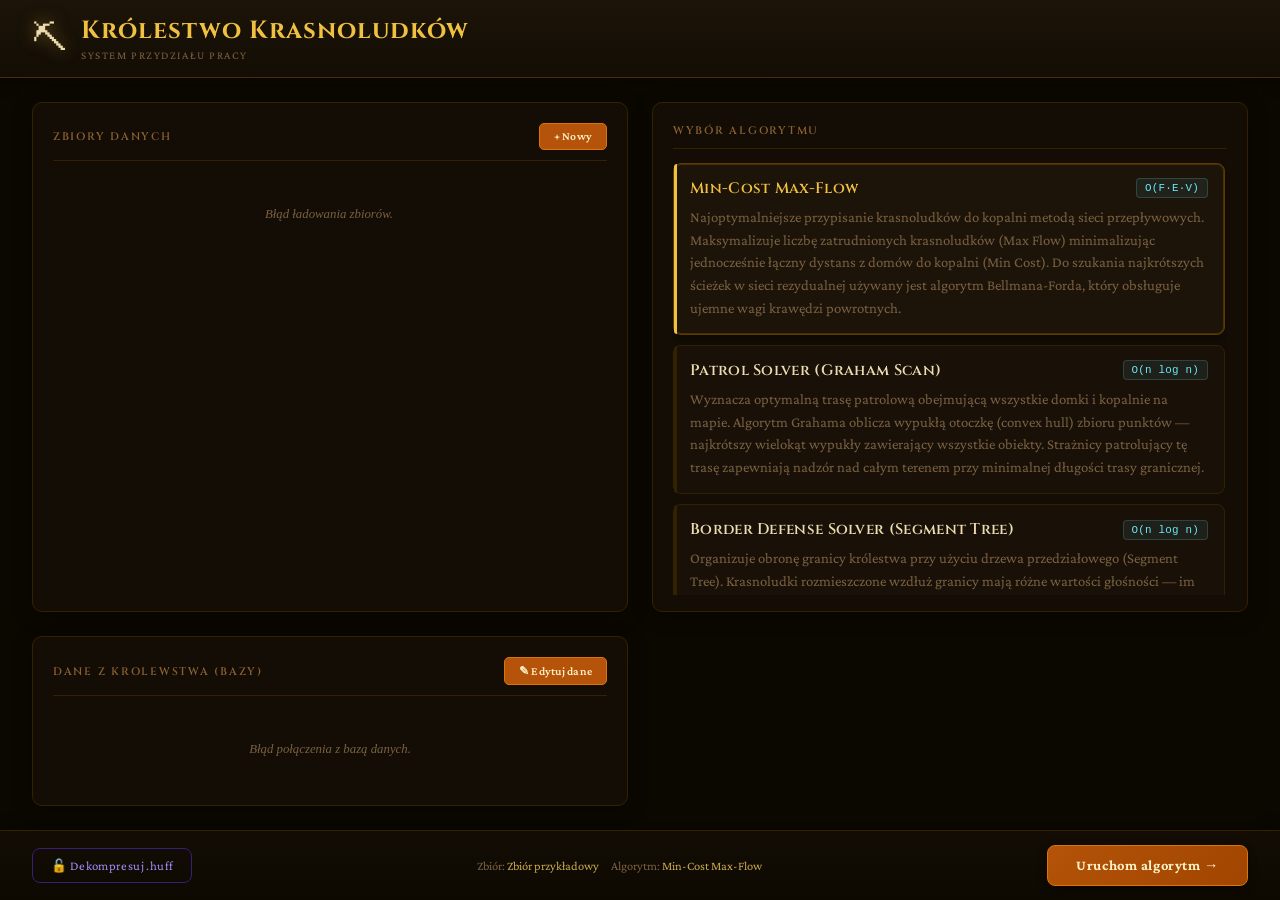
==== commit 17126e7c: "integracja algorytmu 4 z frontendem" ====
--- a/src/frontend/index.html
+++ b/src/frontend/index.html
@@ -50,6 +50,7 @@
     </main>
 
     <footer class="menu-footer">
+        <button id="btn-decompress-huff" class="btn-decompress-menu">🔓 Dekompresuj .huff</button>
         <div class="selection-summary">
             <span id="summary-dataset" class="summary-item">Zbiór: <em>zbior1</em></span>
             <span id="summary-algo" class="summary-item">Algorytm: <em>nie wybrano</em></span>
@@ -88,6 +89,7 @@
 
         <div id="log-actions" class="log-actions hidden">
             <button id="btn-download-logs" class="btn-download">↓ Pobierz logi (.txt)</button>
+            <button id="btn-download-huff" class="btn-download btn-download-huff">🗜 Pobierz .huff</button>
         </div>
 
         <div id="viz-section" class="viz-section hidden">
@@ -298,6 +300,66 @@
     </defs>
 </svg>
 
+<!-- ════════════════ MODAL: DEKOMPRESJA .huff ════════════════ -->
+<div id="modal-decompress" class="modal-overlay hidden">
+    <div class="modal modal-wide">
+        <div class="modal-header">
+            <h2 class="modal-title">🔓 Dekompresja pliku .huff</h2>
+            <button class="modal-close" data-close-modal="modal-decompress">✕</button>
+        </div>
+        <div class="modal-body">
+
+            <p class="modal-desc">
+                Wrzuć plik <code style="color:var(--green);background:rgba(74,222,128,0.1);padding:1px 5px;border-radius:3px">.huff</code>
+                pobrany z tej aplikacji. Algorytm Huffmana odczyta nagłówek z drzewem kodów
+                i odkompresuje logi do oryginalnego tekstu.
+            </p>
+
+            <!-- Strefa drag & drop -->
+            <div id="decomp-drop-zone" class="decomp-drop-zone" tabindex="0" role="button">
+                <div class="decomp-drop-icon">📂</div>
+                <span id="decomp-drop-label">Upuść plik .huff tutaj lub kliknij aby wybrać</span>
+                <input id="decomp-file-input" type="file" accept=".huff" style="display:none">
+            </div>
+
+            <!-- Błąd -->
+            <p id="decomp-error" class="decomp-error hidden"></p>
+
+            <!-- Wynik -->
+            <div id="decomp-result" class="hidden">
+                <div class="decomp-stats-grid">
+                    <div class="decomp-stat-card">
+                        <span class="decomp-stat-label">Oryginał</span>
+                        <span id="decomp-stat-origbits" class="decomp-stat-value">—</span>
+                    </div>
+                    <div class="decomp-stat-card">
+                        <span class="decomp-stat-label">Zakodowane bity</span>
+                        <span id="decomp-stat-encbits" class="decomp-stat-value">—</span>
+                    </div>
+                    <div class="decomp-stat-card decomp-stat-accent">
+                        <span class="decomp-stat-label">Oszczędność</span>
+                        <span id="decomp-stat-saved" class="decomp-stat-value">—</span>
+                    </div>
+                    <div class="decomp-stat-card">
+                        <span class="decomp-stat-label">Plik .huff</span>
+                        <span id="decomp-stat-filesize" class="decomp-stat-value">—</span>
+                    </div>
+                </div>
+
+                <div class="decomp-text-wrap">
+                    <pre id="decomp-text-output" class="decomp-text-output"></pre>
+                </div>
+
+                <div class="decomp-actions">
+                    <button id="btn-decomp-copy" class="btn-download">⎘ Kopiuj logi</button>
+                    <button id="btn-decomp-save-txt" class="btn-download">↓ Zapisz jako .txt</button>
+                </div>
+            </div>
+
+        </div>
+    </div>
+</div>
+
 <script type="module" src="app.js"></script>
 </body>
-</html>
+</html>
--- a/src/frontend/style.css
+++ b/src/frontend/style.css
@@ -363,6 +363,28 @@
 
 .btn-run:disabled { opacity: 0.35; cursor: not-allowed; }
 
+/* Przycisk dekompresji .huff w menu-footer */
+.btn-decompress-menu {
+    padding: 9px 18px;
+    background: transparent;
+    color: #a78bfa;
+    border: 1px solid #3b1d7a;
+    border-radius: var(--radius);
+    font-size: 0.8rem;
+    font-family: inherit;
+    cursor: pointer;
+    letter-spacing: 0.03em;
+    transition: background 0.2s, border-color 0.2s, color 0.2s, box-shadow 0.2s;
+    flex-shrink: 0;
+}
+
+.btn-decompress-menu:hover {
+    background: rgba(124,58,237,0.12);
+    border-color: #7c3aed;
+    color: #c4b5fd;
+    box-shadow: 0 2px 10px rgba(124,58,237,0.2);
+}
+
 
 /* ═══════════════════════════════════════════════
    RUNNER — HEADER
@@ -1326,3 +1348,212 @@
 ::-webkit-scrollbar-track { background: transparent; }
 ::-webkit-scrollbar-thumb { background: var(--border-soft); border-radius: 3px; }
 ::-webkit-scrollbar-thumb:hover { background: var(--border-mid); }
+
+/* ═══════════════════════════════════════════════
+   HUFFMAN — przyciski, toast, modal dekompresji
+═══════════════════════════════════════════════ */
+
+/* Wariant zielony — pobierz .huff */
+.btn-download-huff {
+    border-color: #1a4a2a;
+    color: var(--green-dim);
+}
+.btn-download-huff:hover {
+    background: rgba(34,197,94,0.1);
+    color: var(--green);
+    border-color: var(--green-dim);
+}
+
+/* Wariant fioletowy — dekompresuj */
+.btn-download-decomp {
+    border-color: #3b1d7a;
+    color: #a78bfa;
+}
+.btn-download-decomp:hover {
+    background: rgba(167,139,250,0.1);
+    color: #c4b5fd;
+    border-color: #7c3aed;
+}
+
+/* ── Toast ───────────────────────────────────── */
+
+#huff-toast {
+    position: fixed;
+    bottom: 24px;
+    right: 24px;
+    z-index: 200;
+    animation: huff-in 0.22s ease;
+}
+
+@keyframes huff-in {
+    from { transform: translateX(110%); opacity: 0; }
+    to   { transform: translateX(0);    opacity: 1; }
+}
+
+.huff-toast-inner {
+    background: var(--bg-card);
+    border: 1px solid #1a4a2a;
+    border-radius: var(--radius-lg);
+    padding: 14px 18px 12px;
+    min-width: 230px;
+    box-shadow: 0 8px 32px rgba(0,0,0,0.7);
+    position: relative;
+}
+
+.huff-toast-title {
+    display: block;
+    font-size: 0.72rem;
+    color: var(--green-dim);
+    letter-spacing: 0.04em;
+    font-family: 'Cinzel', serif;
+    margin-bottom: 10px;
+}
+
+.huff-toast-row {
+    display: flex;
+    justify-content: space-between;
+    gap: 20px;
+    font-size: 0.78rem;
+    color: var(--text-muted);
+    margin-bottom: 5px;
+    font-family: monospace;
+}
+
+.huff-toast-row strong { color: var(--text-dim); }
+
+.huff-toast-accent strong {
+    color: var(--green);
+    font-size: 0.9rem;
+}
+
+.huff-toast-close {
+    position: absolute;
+    top: 8px;
+    right: 10px;
+    background: none;
+    border: none;
+    color: var(--text-muted);
+    font-size: 0.75rem;
+    cursor: pointer;
+    padding: 0;
+    line-height: 1;
+    font-family: inherit;
+}
+.huff-toast-close:hover { color: var(--green); }
+
+/* ── Modal dekompresji ───────────────────────── */
+
+.decomp-drop-zone {
+    border: 2px dashed var(--border-mid);
+    border-radius: var(--radius);
+    padding: 32px 20px;
+    text-align: center;
+    cursor: pointer;
+    transition: border-color 0.15s, background 0.15s;
+    background: var(--bg-card-2);
+    outline: none;
+}
+
+.decomp-drop-zone:hover,
+.decomp-drop-zone:focus,
+.decomp-drop-zone.decomp-drag-over {
+    border-color: var(--green-dim);
+    background: rgba(34,197,94,0.04);
+}
+
+.decomp-drop-icon {
+    font-size: 2rem;
+    margin-bottom: 10px;
+    line-height: 1;
+}
+
+.decomp-drop-zone span {
+    font-size: 0.82rem;
+    color: var(--text-muted);
+    display: block;
+}
+
+.decomp-error {
+    color: #f87171;
+    font-size: 0.78rem;
+    background: rgba(127,29,29,0.2);
+    border: 1px solid #7f1d1d;
+    border-radius: var(--radius-sm);
+    padding: 8px 12px;
+    margin-top: 12px;
+    font-family: monospace;
+}
+
+/* Siatka statystyk */
+.decomp-stats-grid {
+    display: grid;
+    grid-template-columns: repeat(4, 1fr);
+    gap: 10px;
+    margin: 16px 0 14px;
+}
+
+@media (max-width: 560px) {
+    .decomp-stats-grid { grid-template-columns: repeat(2, 1fr); }
+}
+
+.decomp-stat-card {
+    background: var(--bg-card);
+    border: 1px solid var(--border-soft);
+    border-radius: var(--radius-sm);
+    padding: 10px 12px;
+    display: flex;
+    flex-direction: column;
+    gap: 4px;
+}
+
+.decomp-stat-accent {
+    border-color: #1a4a2a;
+    background: rgba(34,197,94,0.04);
+}
+
+.decomp-stat-label {
+    font-size: 0.62rem;
+    color: var(--text-muted);
+    text-transform: uppercase;
+    letter-spacing: 0.08em;
+    font-family: 'Cinzel', serif;
+}
+
+.decomp-stat-value {
+    font-size: 0.85rem;
+    font-family: monospace;
+    color: var(--text-dim);
+    font-weight: bold;
+}
+
+.decomp-stat-accent .decomp-stat-value {
+    color: var(--green);
+    font-size: 1rem;
+}
+
+/* Pole tekstowe z logami */
+.decomp-text-wrap {
+    background: var(--bg-card-2);
+    border: 1px solid var(--border-soft);
+    border-radius: var(--radius-sm);
+    padding: 12px;
+    max-height: 240px;
+    overflow-y: auto;
+    margin-bottom: 14px;
+}
+
+.decomp-text-output {
+    font-size: 0.72rem;
+    font-family: 'Courier New', monospace;
+    color: var(--text-dim);
+    white-space: pre-wrap;
+    word-break: break-word;
+    margin: 0;
+    line-height: 1.55;
+}
+
+/* Przyciski akcji w modalu */
+.decomp-actions {
+    display: flex;
+    gap: 10px;
+}
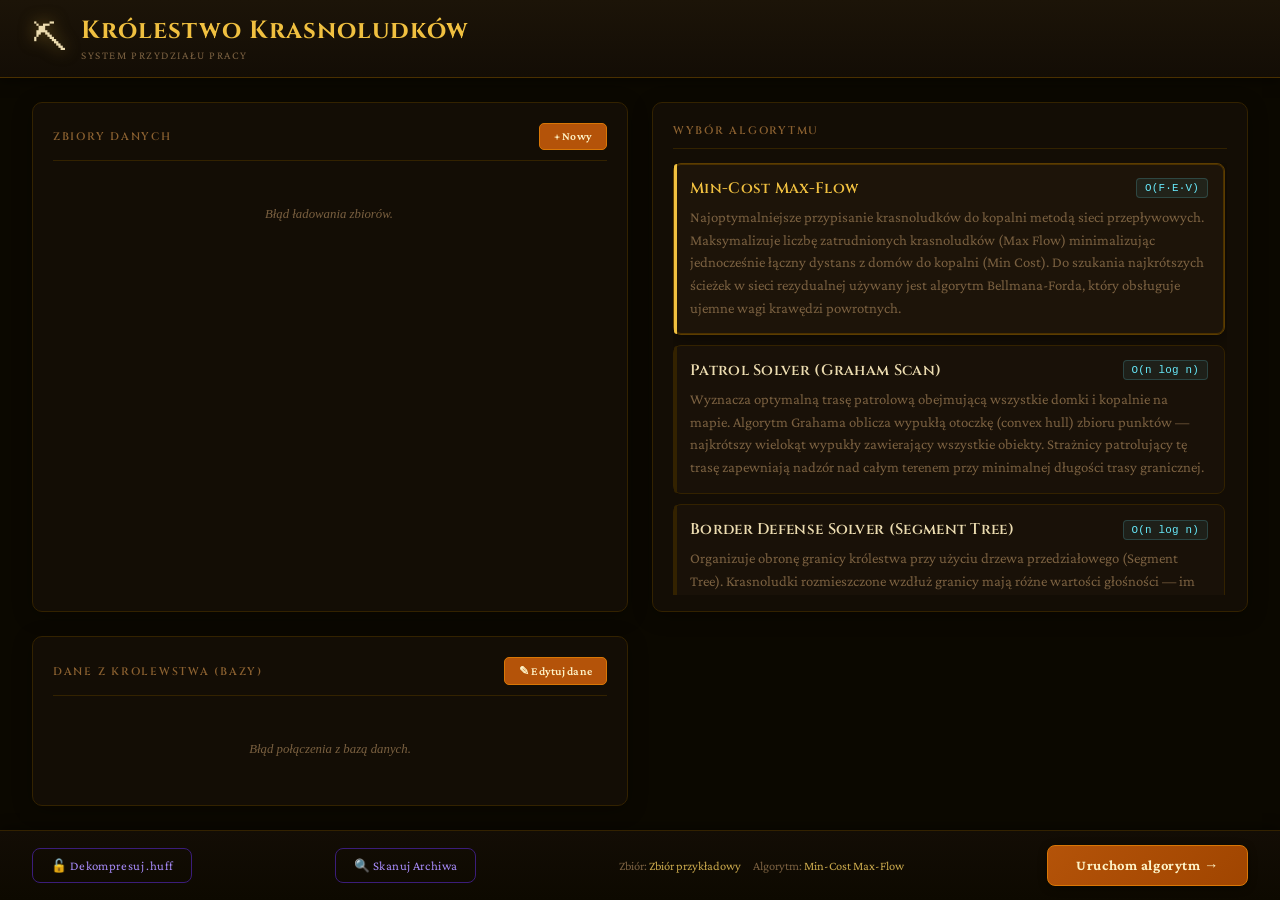
==== commit 4535cc31: "Integracja algorytmu Aho-Corasick z frontendem (odporność na wielkość liter i poprawki UI)" ====
--- a/src/frontend/index.html
+++ b/src/frontend/index.html
@@ -51,6 +51,7 @@
 
     <footer class="menu-footer">
         <button id="btn-decompress-huff" class="btn-decompress-menu">🔓 Dekompresuj .huff</button>
+        <button id="btn-scan-logs" class="btn-decompress-menu">🔍 Skanuj Archiwa</button>
         <div class="selection-summary">
             <span id="summary-dataset" class="summary-item">Zbiór: <em>zbior1</em></span>
             <span id="summary-algo" class="summary-item">Algorytm: <em>nie wybrano</em></span>
@@ -359,6 +360,30 @@
         </div>
     </div>
 </div>
+<div id="modal-scan" class="modal-overlay hidden">
+    <div class="modal modal-wide">
+        <div class="modal-header">
+            <h2 class="modal-title">🔍 Skaner Archiwów (Aho-Corasick)</h2>
+            <button class="modal-close" data-close-modal="modal-scan">✕</button>
+        </div>
+        <div class="modal-body">
+            <p class="modal-desc">Wklej tekst z logami i podaj hasła (oddzielone przecinkami), aby błyskawicznie przeszukać archiwum.</p>
+            
+            <div style="display: flex; flex-direction: column; gap: 10px;">
+                <input id="scan-patterns" type="text" class="form-input" placeholder="Wpisz hasła..." value="szmugiel, reneta, ligol">
+                <textarea id="scan-text" class="decomp-text-output" style="height: 150px; background: #1c1412; color: #d4c4a8; border: 1px solid #4a3000; padding: 10px; width: 100%; border-radius: 4px;" placeholder="Wklej tutaj logi królestwa..."></textarea>
+            </div>
+
+            <div class="decomp-actions" style="margin-top: 15px;">
+                <button id="btn-run-scan" class="btn-run" style="width: 100%;">▶ Skanuj Logi</button>
+            </div>
+
+            <div id="scan-result" class="hidden" style="margin-top: 15px; padding: 15px; background: rgba(0,0,0,0.3); border-radius: 5px; border: 1px solid #3b0a00;">
+                </div>
+        </div>
+    </div>
+</div>
+
 
 <script type="module" src="app.js"></script>
 </body>
--- a/src/frontend/style.css
+++ b/src/frontend/style.css
@@ -1556,4 +1556,99 @@
 .decomp-actions {
     display: flex;
     gap: 10px;
+}
+
+/* ═══════════════════════════════════════════════
+   SCANNER (AHO-CORASICK)
+═══════════════════════════════════════════════ */
+
+/* Przycisk w stopce (niebieskawy odcień dla odróżnienia) */
+.btn-scan-menu {
+    padding: 9px 18px;
+    background: rgba(42, 63, 84, 0.4);
+    color: #93c5fd;
+    border: 1px solid #3b5998;
+    border-radius: var(--radius);
+    font-size: 0.8rem;
+    font-family: inherit;
+    cursor: pointer;
+    letter-spacing: 0.03em;
+    transition: background 0.2s, border-color 0.2s, color 0.2s, box-shadow 0.2s;
+    flex-shrink: 0;
+    margin-left: 10px;
+}
+
+.btn-scan-menu:hover {
+    background: rgba(42, 63, 84, 0.8);
+    border-color: #60a5fa;
+    color: #bfdbfe;
+    box-shadow: 0 2px 10px rgba(59, 89, 152, 0.3);
+}
+
+/* Układ modala Skanera */
+.scan-input-group {
+    display: flex;
+    flex-direction: column;
+    gap: 10px;
+}
+
+.scan-textarea {
+    height: 150px;
+    background: var(--bg-card-2);
+    color: var(--text-dim);
+    border: 1px solid var(--border-mid);
+    padding: 10px 14px;
+    width: 100%;
+    border-radius: var(--radius-sm);
+    font-family: 'Courier New', monospace;
+    font-size: 0.8rem;
+    resize: vertical;
+    transition: border-color 0.2s;
+}
+
+.scan-textarea:focus {
+    outline: none;
+    border-color: var(--gold-soft);
+}
+
+.scan-actions {
+    margin-top: 15px;
+}
+
+.scan-actions .btn-run {
+    width: 100%;
+}
+
+/* Wyniki Skanowania */
+.scan-result-box {
+    margin-top: 15px;
+    padding: 15px;
+    background: rgba(0, 0, 0, 0.4);
+    border-radius: var(--radius-sm);
+    border: 1px solid var(--border-soft);
+}
+
+.scan-result-box h3 {
+    margin-top: 0;
+    margin-bottom: 10px;
+    color: var(--gold-dim);
+    font-family: 'Cinzel', serif;
+    font-size: 0.9rem;
+}
+
+.scan-result-box p {
+    margin: 6px 0;
+    font-size: 0.85rem;
+    color: var(--text-dim);
+}
+
+.scan-result-box .highlight {
+    color: #f87171;
+    font-weight: bold;
+}
+
+.scan-result-box .success {
+    color: var(--green);
+    font-weight: bold;
+    margin: 6px 0;
 }
